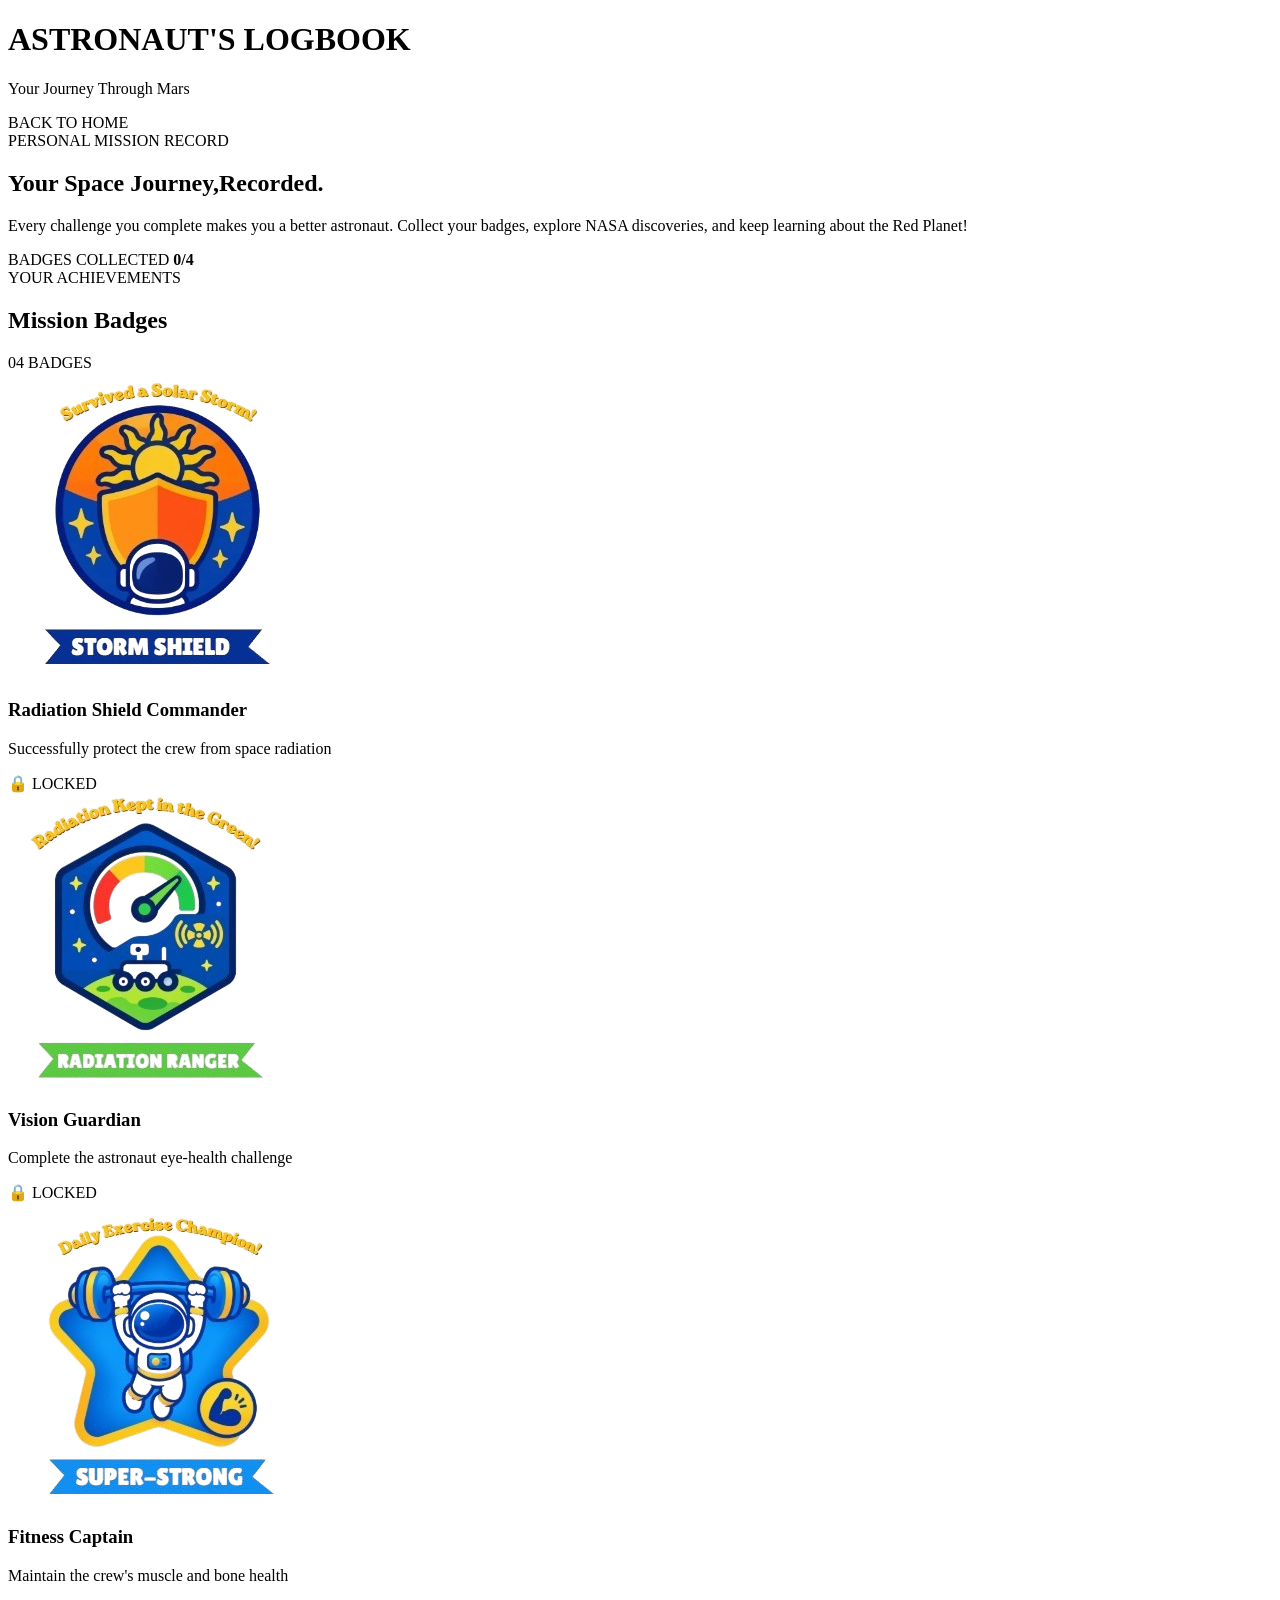
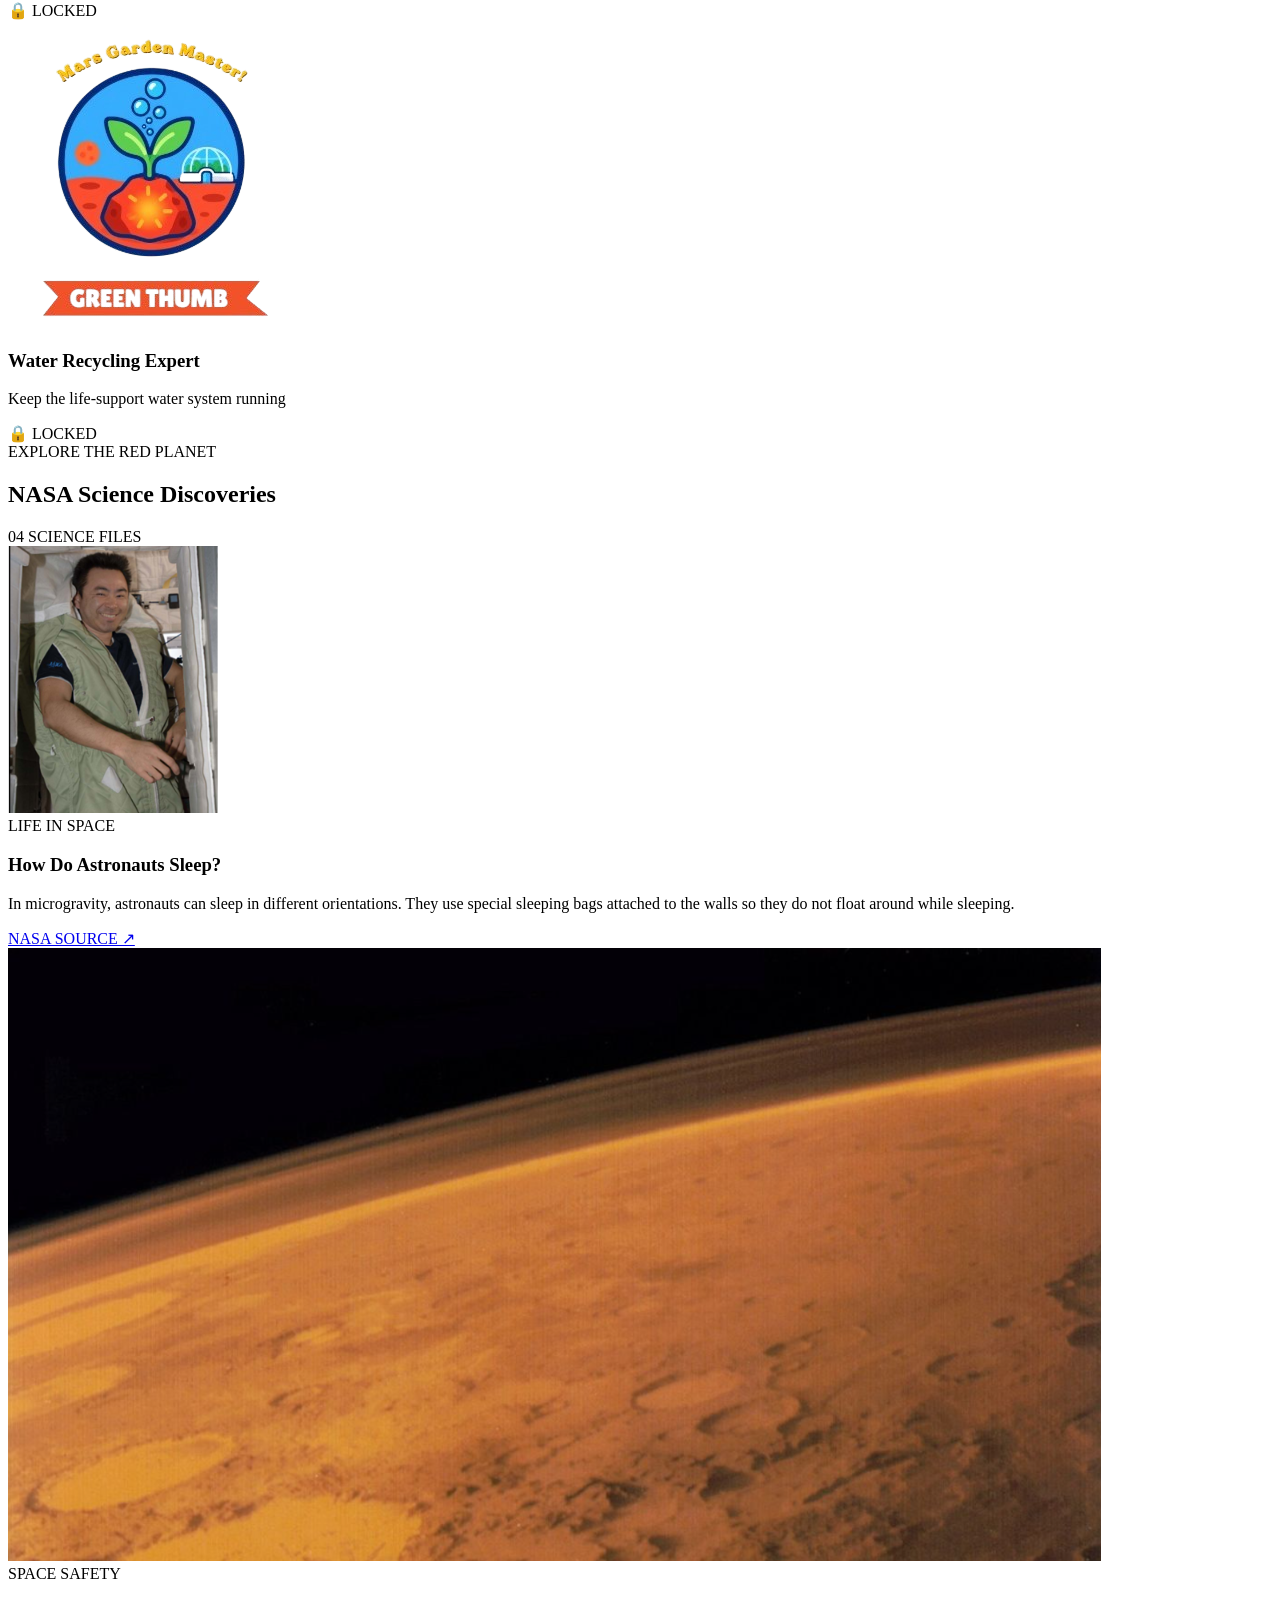
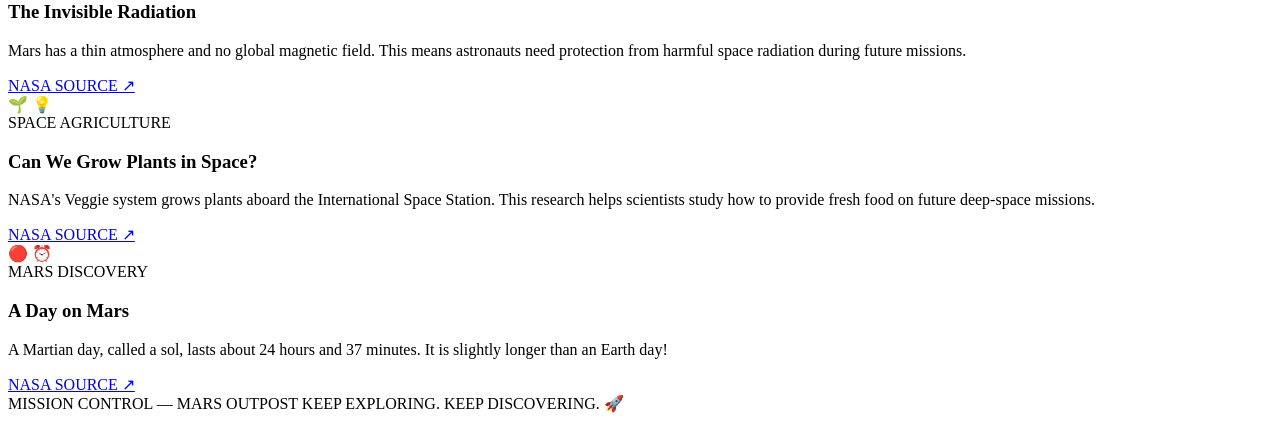
==== html/logbook.html @ 74503170 "logbook page" ====
<!DOCTYPE html>
<html lang="en">
<head>
    <meta charset="UTF-8">
    <meta name="viewport" content="width=device-width, initial-scale=1.0">
    <title>Astronaut's Logbook/ Mars Outpost</title>
    <link rel="stylesheet" href="../css/logbookstyle.css">
</head>
<body class="logbook-page">
    <main class="logbook-container">

        <!--Top Nav-->
        <header class="logbook-header">
            <div class="logbook-heading">
                <span class="book-icon"></span>
                
                <div>
                  <h1>ASTRONAUT'S LOGBOOK</h1>
                  <P>Your Journey Through Mars</P>
                </div>
            </div>
            <a herf="index.html" class="back-home">
                BACK TO HOME
            </a>

        </header>

        <!--Welcome Message-->
        <section class="logbook-intro">
            <div>
                <span class="section-tag">PERSONAL MISSION RECORD</span>
                <h2> Your Space Journey,<span>Recorded.</span></h2>
                <p>
                     Every challenge you complete makes you a better astronaut.
                    Collect your badges, explore NASA discoveries, and keep
                    learning about the Red Planet!                   
                </p>
            </div>
            <div class="logbook-progress">
                <span class="progress-label">BADGES COLLECTED</span>

                <strong>
                    <span id="badgesCount">0</span>/4
                </strong>

                <div class="progress-track">
                    <div class="progress-fill" id="badgesProgress"></div>
                </div>
            </div>
        </section>
        
       <!-- BADGES SECTION -->
     <section class="logbook-section">

         <div class="section-heading">
             <div>
                  <span class="section-tag">YOUR ACHIEVEMENTS</span>
                  <h2>Mission Badges</h2>
             </div>

            <span class="section-counter">04 BADGES</span>
         </div>

         <div class="badges-grid">

             <article class="badge-card locked" data-badge="radiationShield">
                 <div class="badge-icon"><img src="../assets/storm.png" alt="storm budge"></div>
                 <h3>Radiation Shield Commander</h3>
                 <p>Successfully protect the crew from space radiation</p>
                 <span class="badge-status">🔒 LOCKED</span>
             </article>

             <article class="badge-card locked" data-badge="visionGuardian">
                 <div class="badge-icon"><img src="../assets/radiation.png" alt="radiation budge"> </div>
                 <h3>Vision Guardian</h3>
                 <p>Complete the astronaut eye-health challenge</p>
                 <span class="badge-status">🔒 LOCKED</span>
             </article>

             <article class="badge-card locked" data-badge="fitnessCaptain">
                 <div class="badge-icon"><img src="../assets/fitness.png" alt="fitness budge"></div>
                 <h3>Fitness Captain</h3>
                 <p>Maintain the crew's muscle and bone health</p>
                 <span class="badge-status">🔒 LOCKED</span>
             </article>

             <article class="badge-card locked" data-badge="waterExpert">
                 <div class="badge-icon"><img src="../assets/recycle.png" alt="recycle budge"></div>
                 <h3>Water Recycling Expert</h3>
                 <p>Keep the life-support water system running</p>
                 <span class="badge-status">🔒 LOCKED</span>
             </article>

         </div>
     </section>

     <!-- NASA FACTS SECTION -->
        <section class="logbook-section facts-section">

            <div class="section-heading">
                <div>
                    <span class="section-tag">EXPLORE THE RED PLANET</span>
                    <h2>NASA Science Discoveries</h2>
                </div>

                <span class="section-counter">04 SCIENCE FILES</span>
            </div>
            <div class="facts-grid">
                <!-- FACT 1 -->
                <article class="fact-card">
                    <div class="fact-illustration sleep-art">
                        <span><img src="../assets/image.png" alt="man sleeping at the space"></span>
                    </div>

                    <div class="fact-content">
                        <span class="fact-category">LIFE IN SPACE</span>

                        <h3>How Do Astronauts Sleep?</h3>

                        <p>
                            In microgravity, astronauts can sleep in different
                            orientations. They use special sleeping bags attached
                            to the walls so they do not float around while sleeping.
                        </p>

                        <a href="https://www.nasa.gov/wp-content/uploads/2020/06/international_space_station_activity_kit.pdf"
                           target="_blank" rel="noopener noreferrer" class="source-link">
                            NASA SOURCE ↗
                        </a>
                    </div>

                </article>

                <!-- FACT 2 -->
                <article class="fact-card">
                    <div class="fact-illustration radiation-art">
                        <span><img src="../assets/fact2.png" alt="man sleeping at the space"></span>
                    </div>
                    <div class="fact-content">
                        <span class="fact-category">SPACE SAFETY</span>
                        <h3>The Invisible Radiation</h3>
                        <p>
                            Mars has a thin atmosphere and no global magnetic
                            field. This means astronauts need protection from
                            harmful space radiation during future missions.
                        </p>
                        <a href="https://science.nasa.gov/resource/real-martians-how-to-protect-astronauts-from-space-radiation-on-mars/"
                           target="_blank" rel="noopener noreferrer" class="source-link">
                            NASA SOURCE ↗
                        </a>
                    </div>

                </article>

                <!-- FACT 3 -->
                <article class="fact-card">
                    <div class="fact-illustration plants-art">
                        <span>🌱</span>
                        <span class="fact-small-icon">💡</span>
                    </div>
                    <div class="fact-content">
                        <span class="fact-category">SPACE AGRICULTURE</span>
                        <h3>Can We Grow Plants in Space?</h3>
                        <p>
                            NASA's Veggie system grows plants aboard the
                            International Space Station. This research helps
                            scientists study how to provide fresh food on
                            future deep-space missions.
                        </p>
                        <a href="https://www.nasa.gov/exploration-research-and-technology/growing-plants-in-space/"
                           target="_blank" rel="noopener noreferrer" class="source-link">
                            NASA SOURCE ↗
                        </a>
                    </div>
                </article>

                <!-- FACT 4 -->
                <article class="fact-card">
                    <div class="fact-illustration mars-art">
                        <span>🔴</span>
                        <span class="fact-small-icon">⏰</span>
                    </div>
                    <div class="fact-content">
                        <span class="fact-category">MARS DISCOVERY</span>
                        <h3>A Day on Mars</h3>
                        <p>
                            A Martian day, called a sol, lasts about 24 hours
                            and 37 minutes. It is slightly longer than an
                            Earth day!
                        </p>
                        <a href="https://science.nasa.gov/mars/facts/"
                           target="_blank" rel="noopener noreferrer" class="source-link">
                            NASA SOURCE ↗
                        </a>
                    </div>
                </article>
            </div>
        </section>


        <!-- FOOTER -->
        <footer class="logbook-footer">
            <span>MISSION CONTROL — MARS OUTPOST</span>
            <span>KEEP EXPLORING. KEEP DISCOVERING. 🚀</span>
        </footer>

    </main>

    <script src="js/logbook.js"></script>

</body>
</html>
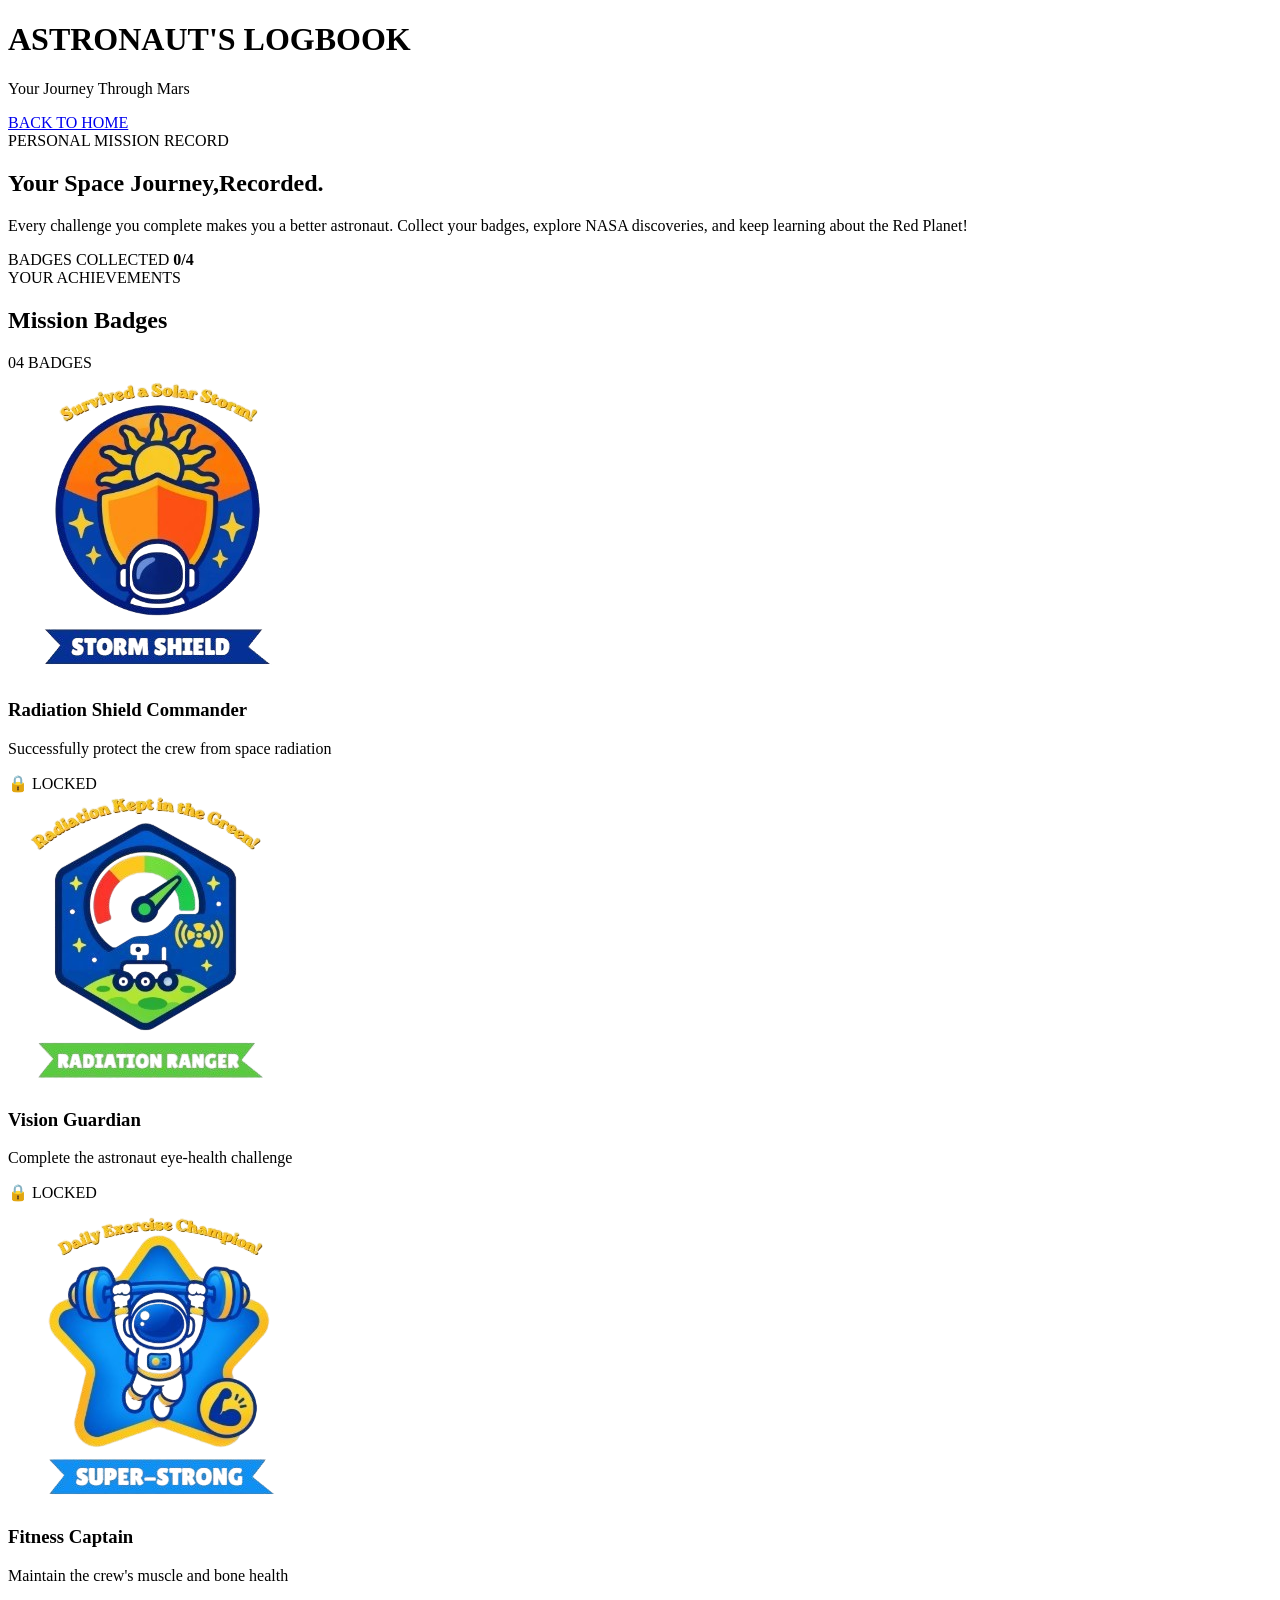
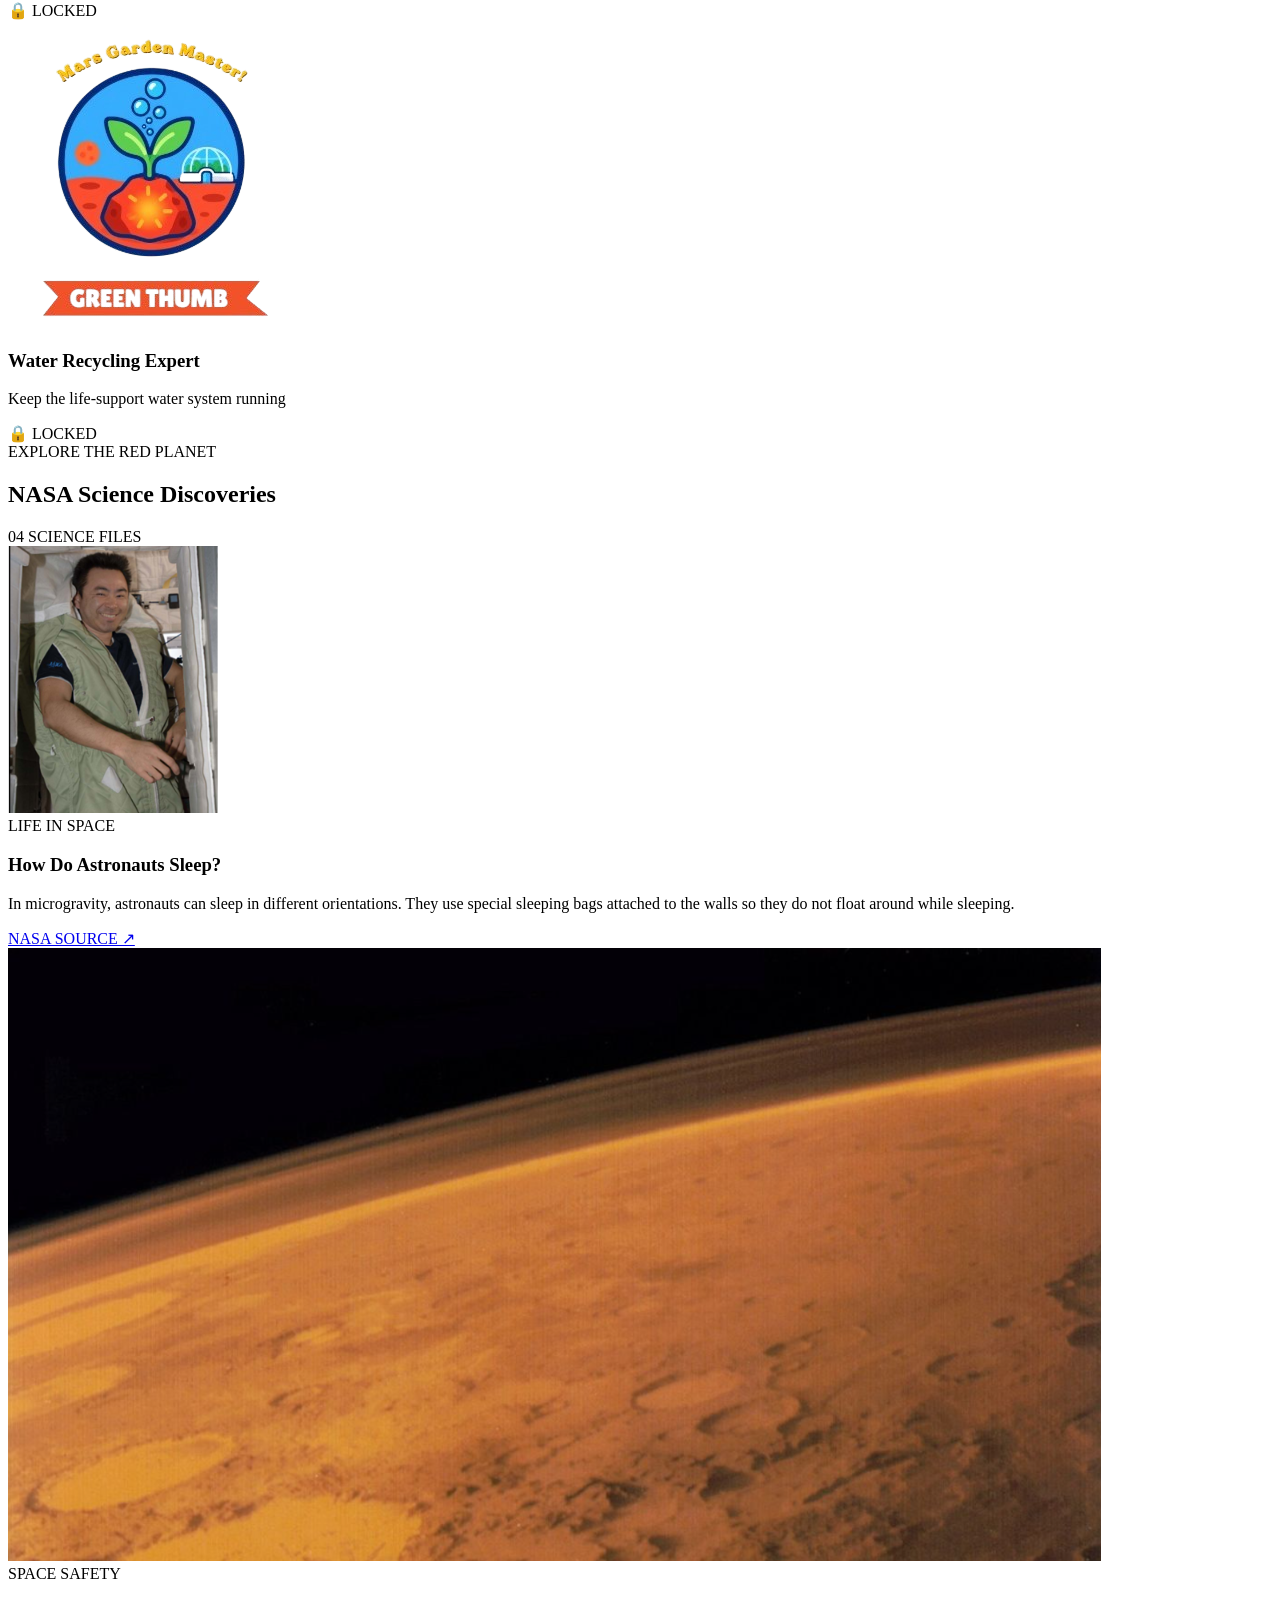
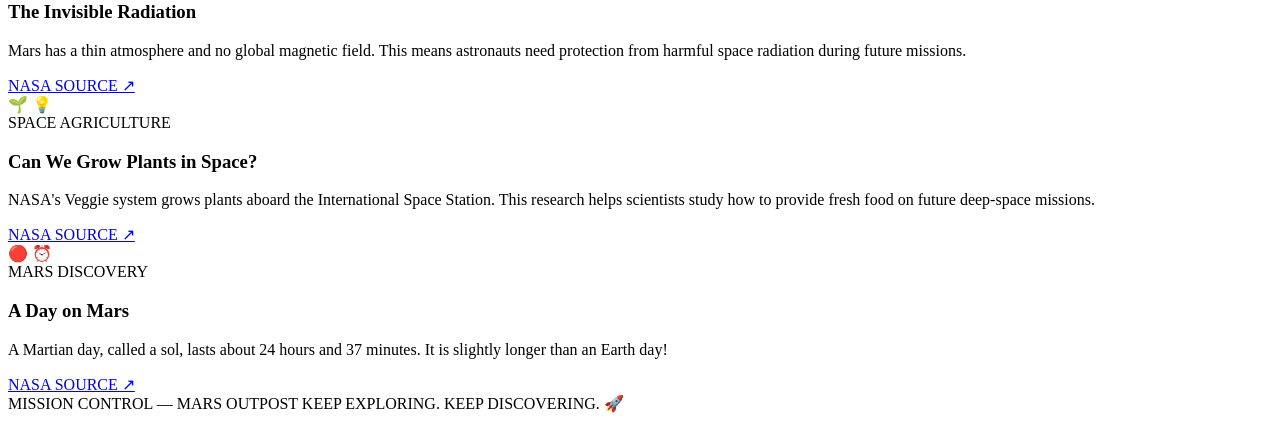
==== commit 0806e291: "LOOGBOOK CONNECT" ====
--- a/html/logbook.html
+++ b/html/logbook.html
@@ -19,9 +19,7 @@
                   <P>Your Journey Through Mars</P>
                 </div>
             </div>
-            <a herf="index.html" class="back-home">
-                BACK TO HOME
-            </a>
+           <a href="./index.html" class="back-home"> BACK TO HOME </a>
 
         </header>
 
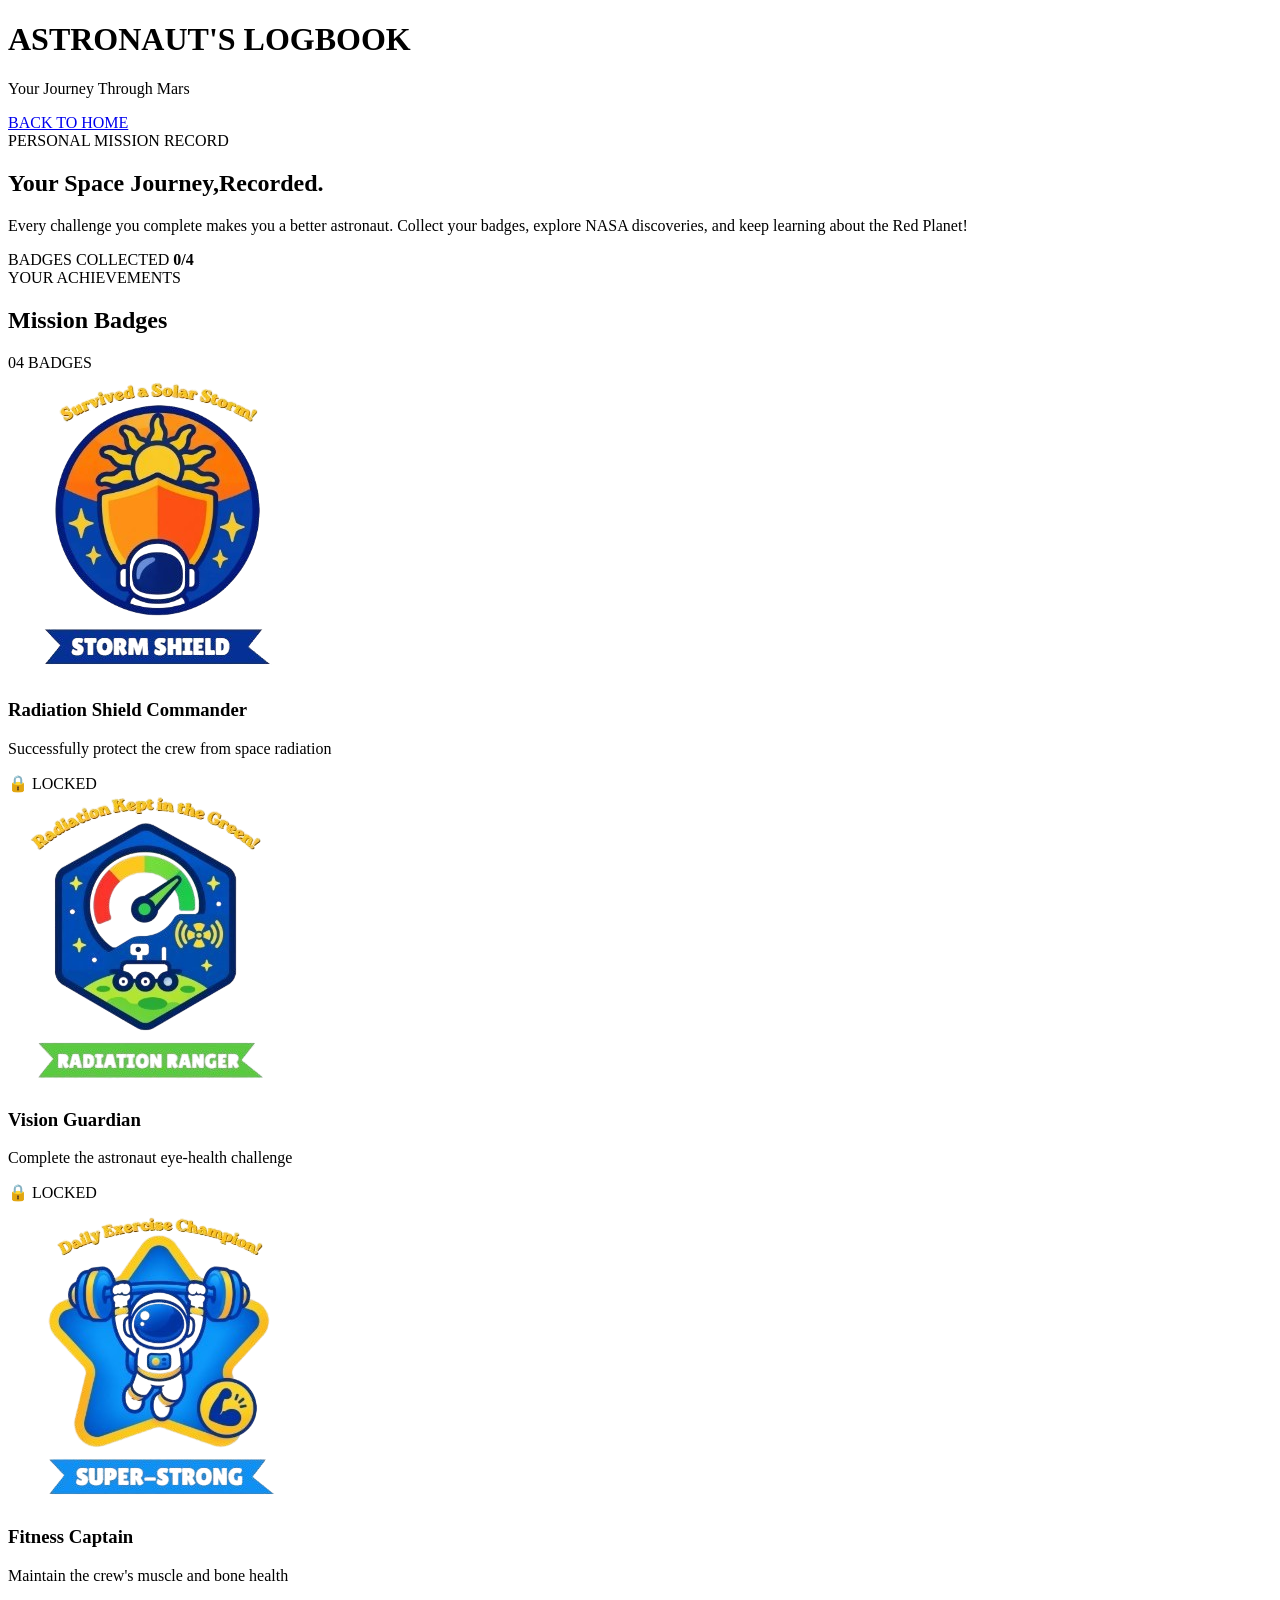
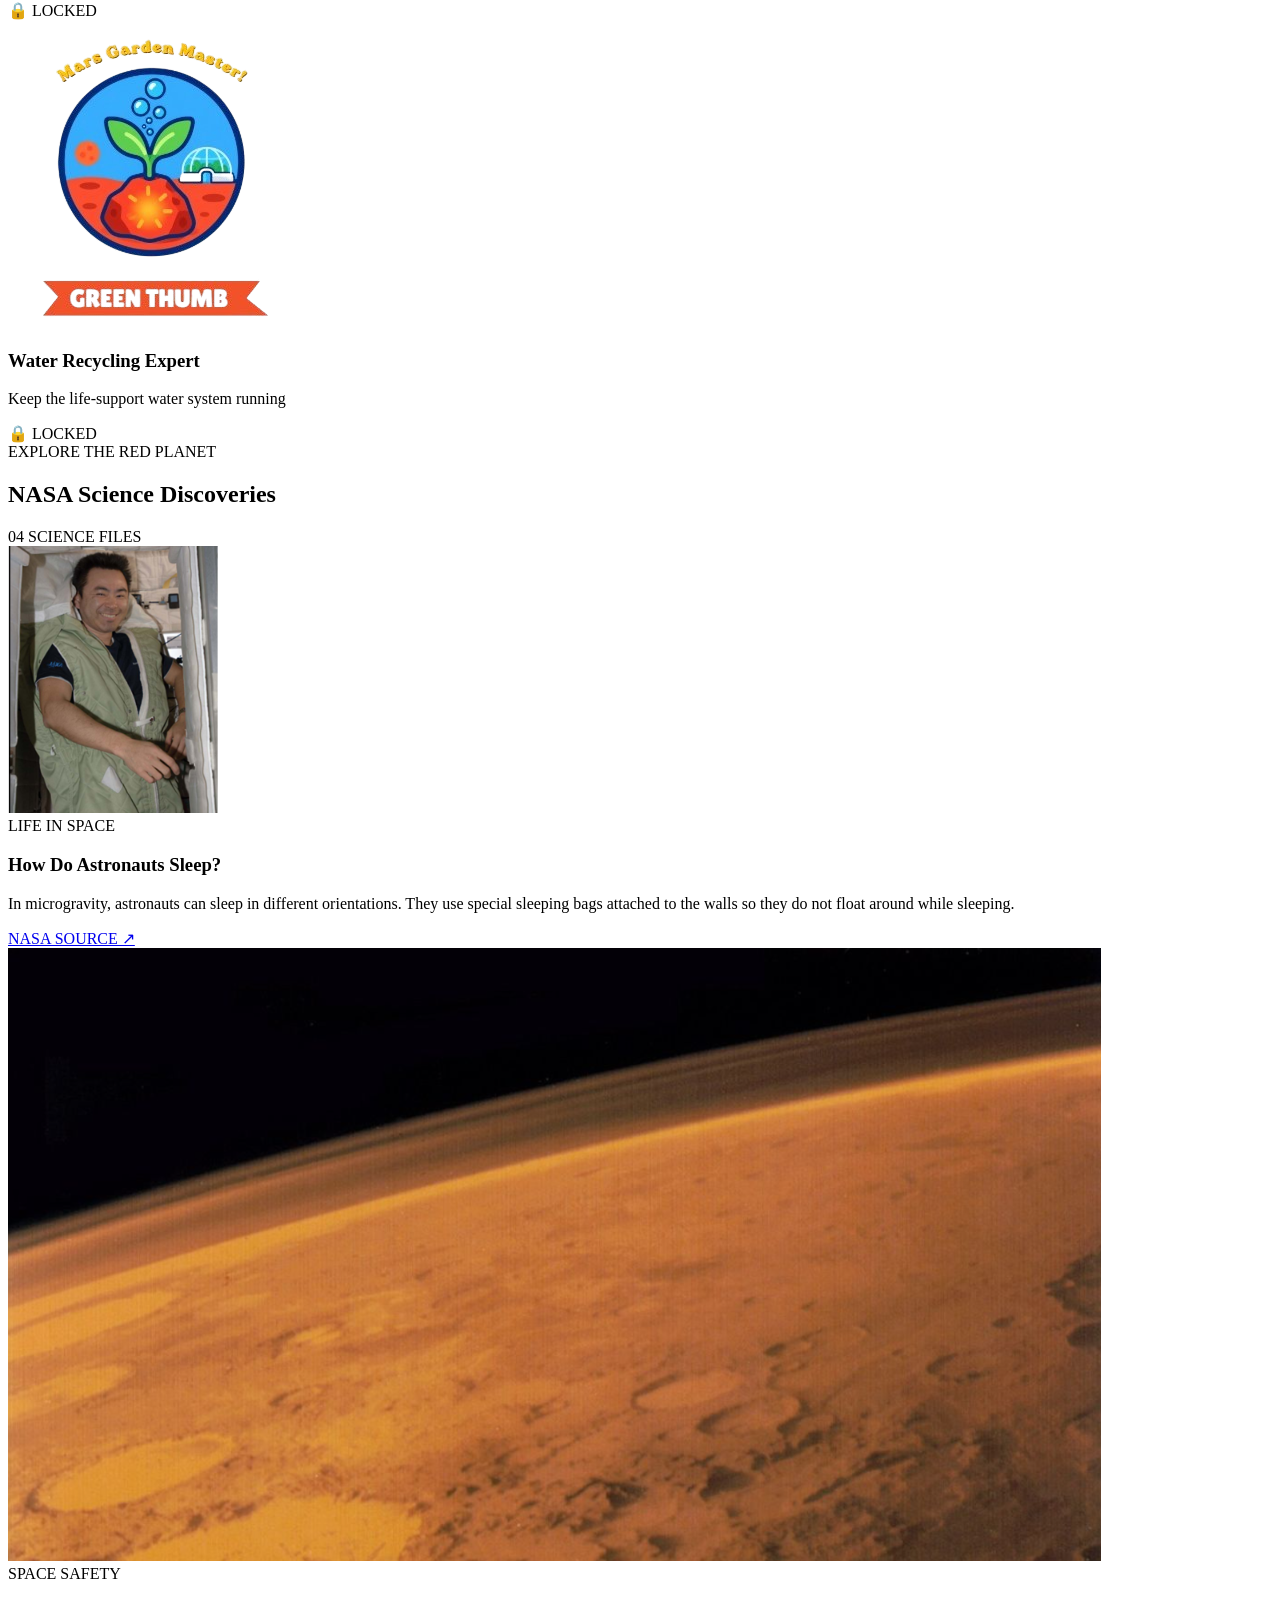
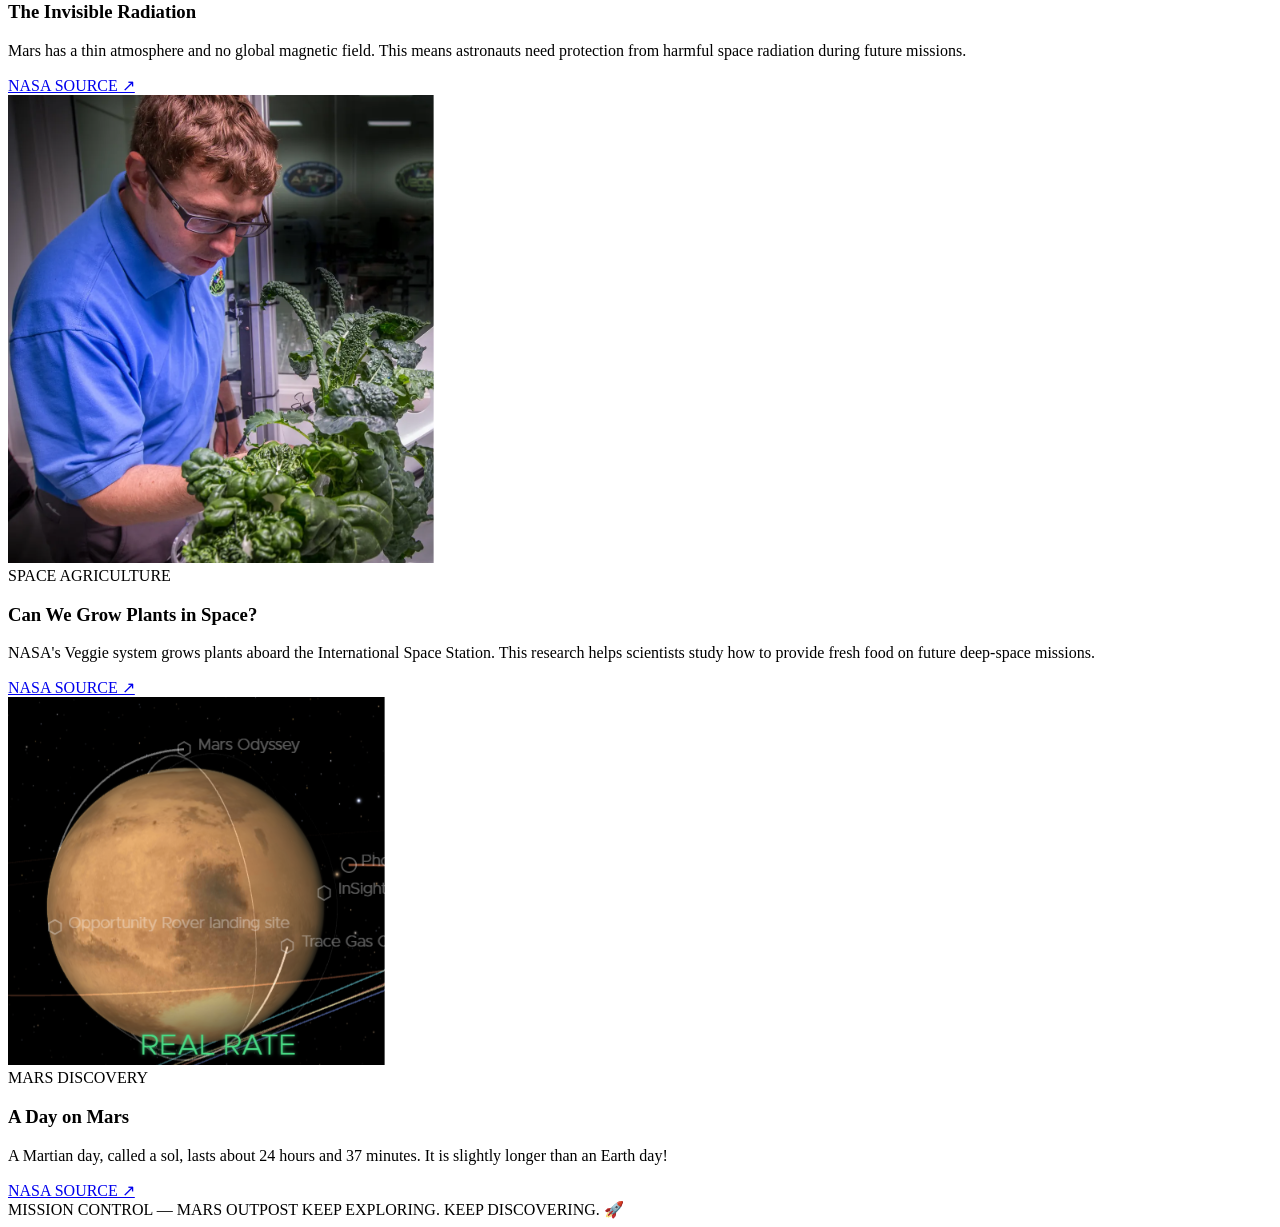
==== commit f0592a58: "loogbookfinal" ====
--- a/html/logbook.html
+++ b/html/logbook.html
@@ -132,7 +132,7 @@
                 <!-- FACT 2 -->
                 <article class="fact-card">
                     <div class="fact-illustration radiation-art">
-                        <span><img src="../assets/fact2.png" alt="man sleeping at the space"></span>
+                        <span><img src="../assets/fact2.png" alt="unvisible radiation"></span>
                     </div>
                     <div class="fact-content">
                         <span class="fact-category">SPACE SAFETY</span>
@@ -153,8 +153,8 @@
                 <!-- FACT 3 -->
                 <article class="fact-card">
                     <div class="fact-illustration plants-art">
-                        <span>🌱</span>
-                        <span class="fact-small-icon">💡</span>
+                        <span><img src="../assets/fact3.png" alt="planting in space"></span>
+                        <span class="fact-small-icon"></span>
                     </div>
                     <div class="fact-content">
                         <span class="fact-category">SPACE AGRICULTURE</span>
@@ -175,8 +175,8 @@
                 <!-- FACT 4 -->
                 <article class="fact-card">
                     <div class="fact-illustration mars-art">
-                        <span>🔴</span>
-                        <span class="fact-small-icon">⏰</span>
+                        <span><img src="../assets/fact4.png" alt="Mars Planet"></span>
+                        <span class="fact-small-icon"></span>
                     </div>
                     <div class="fact-content">
                         <span class="fact-category">MARS DISCOVERY</span>
@@ -204,7 +204,7 @@
 
     </main>
 
-    <script src="js/logbook.js"></script>
+    <script src="/js/logbook.js"></script>
 
 </body>
 </html>
